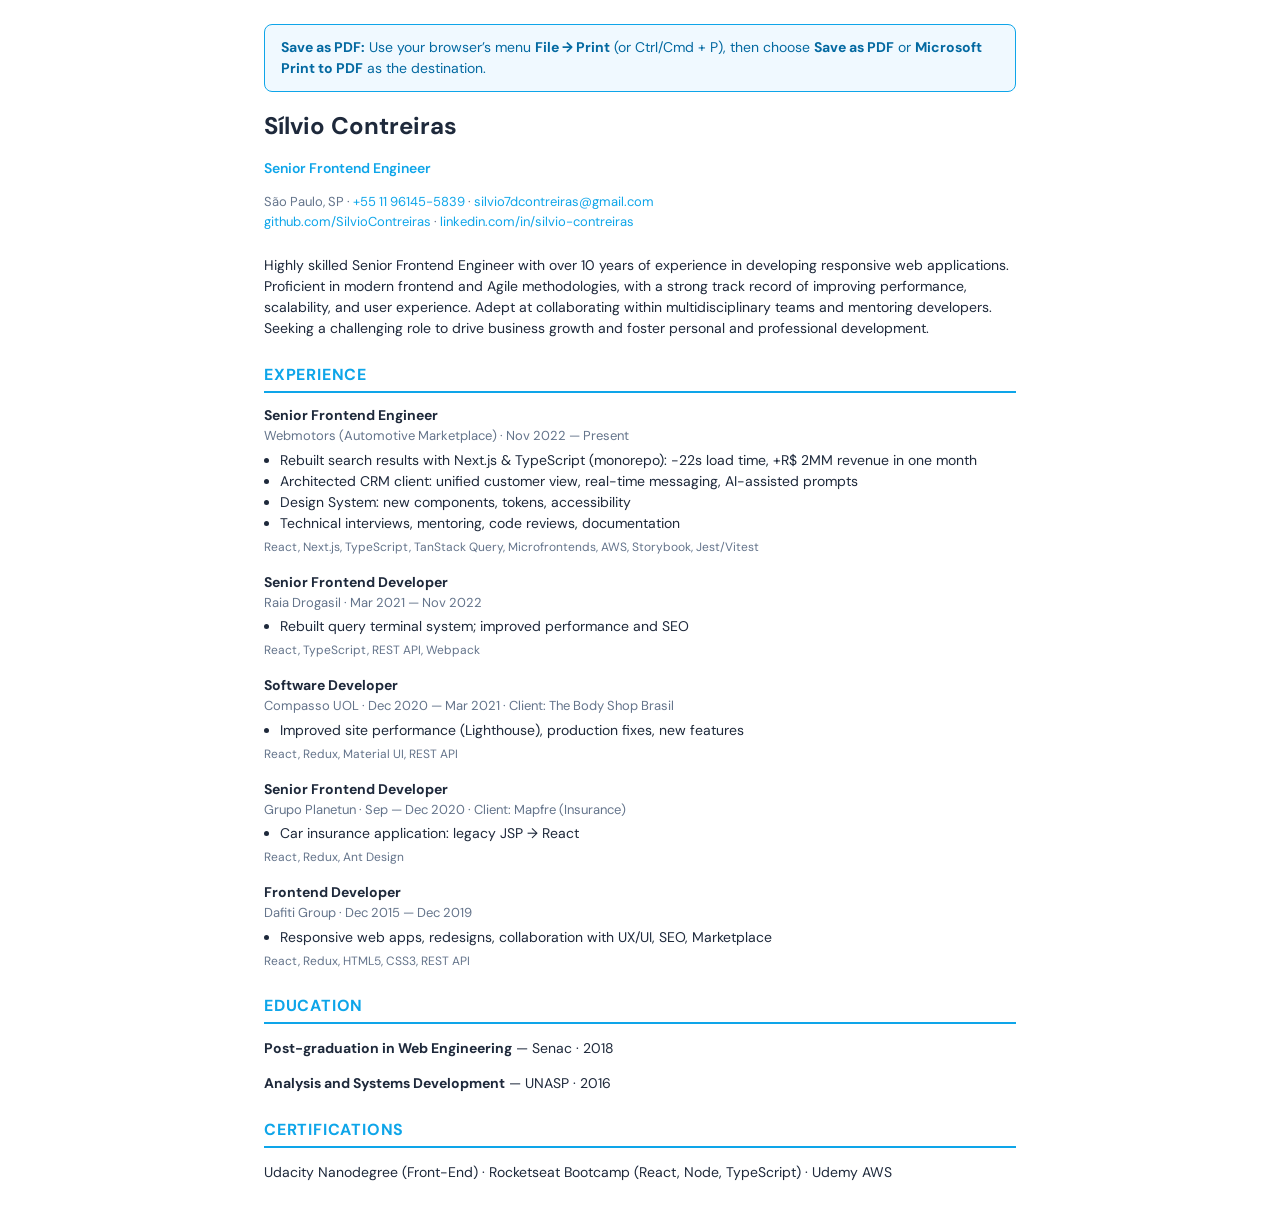
==== resume.html @ 695be2e6 "chore: improved layout and added download resume" ====
<!DOCTYPE html>
<html lang="en">
<head>
<meta charset="UTF-8">
<meta name="viewport" content="width=device-width, initial-scale=1.0">
<title>Sílvio Contreiras — Resume</title>
<link rel="preconnect" href="https://fonts.googleapis.com">
<link rel="preconnect" href="https://fonts.gstatic.com" crossorigin>
<link href="https://fonts.googleapis.com/css2?family=DM+Sans:wght@400;500;600;700&display=swap" rel="stylesheet">
<style>
  * { box-sizing: border-box; }
  body { font-family: 'DM Sans', system-ui, sans-serif; color: #1e293b; line-height: 1.5; max-width: 800px; margin: 0 auto; padding: 24px; font-size: 14px; }
  .no-print { margin-bottom: 16px; padding: 12px 16px; background: #f0f9ff; border: 1px solid #0ea5e9; border-radius: 8px; color: #0369a1; }
  @media print { .no-print { display: none !important; } body { padding: 16px; } }
  h1 { font-size: 24px; margin: 0 0 4px; }
  .title { color: #0ea5e9; font-weight: 600; margin-bottom: 8px; }
  .contact { font-size: 13px; color: #64748b; margin-bottom: 24px; }
  .contact a { color: #0ea5e9; text-decoration: none; }
  h2 { font-size: 16px; text-transform: uppercase; letter-spacing: 0.05em; color: #0ea5e9; border-bottom: 2px solid #0ea5e9; padding-bottom: 4px; margin: 24px 0 12px; }
  .job { margin-bottom: 16px; }
  .job-title { font-weight: 700; }
  .job-meta { color: #64748b; font-size: 13px; margin-bottom: 4px; }
  ul { margin: 4px 0 0 16px; padding: 0; }
  .tech { font-size: 12px; color: #64748b; margin-top: 4px; }
</style>
</head>
<body>

<div class="no-print">
  <strong>Save as PDF:</strong> Use your browser’s menu <strong>File → Print</strong> (or Ctrl/Cmd + P), then choose <strong>Save as PDF</strong> or <strong>Microsoft Print to PDF</strong> as the destination.
</div>

<h1>Sílvio Contreiras</h1>
<p class="title">Senior Frontend Engineer</p>
<p class="contact">
  São Paulo, SP · <a href="tel:+5511961455839">+55 11 96145-5839</a> · <a href="mailto:silvio7dcontreiras@gmail.com">silvio7dcontreiras@gmail.com</a><br>
  <a href="https://github.com/SilvioContreiras">github.com/SilvioContreiras</a> · <a href="https://www.linkedin.com/in/silvio-contreiras/">linkedin.com/in/silvio-contreiras</a>
</p>

<p>Highly skilled Senior Frontend Engineer with over 10 years of experience in developing responsive web applications. Proficient in modern frontend and Agile methodologies, with a strong track record of improving performance, scalability, and user experience. Adept at collaborating within multidisciplinary teams and mentoring developers. Seeking a challenging role to drive business growth and foster personal and professional development.</p>

<h2>Experience</h2>

<div class="job">
  <div class="job-title">Senior Frontend Engineer</div>
  <div class="job-meta">Webmotors (Automotive Marketplace) · Nov 2022 — Present</div>
  <ul>
    <li>Rebuilt search results with Next.js & TypeScript (monorepo): -22s load time, +R$ 2MM revenue in one month</li>
    <li>Architected CRM client: unified customer view, real-time messaging, AI-assisted prompts</li>
    <li>Design System: new components, tokens, accessibility</li>
    <li>Technical interviews, mentoring, code reviews, documentation</li>
  </ul>
  <div class="tech">React, Next.js, TypeScript, TanStack Query, Microfrontends, AWS, Storybook, Jest/Vitest</div>
</div>

<div class="job">
  <div class="job-title">Senior Frontend Developer</div>
  <div class="job-meta">Raia Drogasil · Mar 2021 — Nov 2022</div>
  <ul>
    <li>Rebuilt query terminal system; improved performance and SEO</li>
  </ul>
  <div class="tech">React, TypeScript, REST API, Webpack</div>
</div>

<div class="job">
  <div class="job-title">Software Developer</div>
  <div class="job-meta">Compasso UOL · Dec 2020 — Mar 2021 · Client: The Body Shop Brasil</div>
  <ul>
    <li>Improved site performance (Lighthouse), production fixes, new features</li>
  </ul>
  <div class="tech">React, Redux, Material UI, REST API</div>
</div>

<div class="job">
  <div class="job-title">Senior Frontend Developer</div>
  <div class="job-meta">Grupo Planetun · Sep — Dec 2020 · Client: Mapfre (Insurance)</div>
  <ul>
    <li>Car insurance application: legacy JSP → React</li>
  </ul>
  <div class="tech">React, Redux, Ant Design</div>
</div>

<div class="job">
  <div class="job-title">Frontend Developer</div>
  <div class="job-meta">Dafiti Group · Dec 2015 — Dec 2019</div>
  <ul>
    <li>Responsive web apps, redesigns, collaboration with UX/UI, SEO, Marketplace</li>
  </ul>
  <div class="tech">React, Redux, HTML5, CSS3, REST API</div>
</div>

<h2>Education</h2>
<p><strong>Post-graduation in Web Engineering</strong> — Senac · 2018</p>
<p><strong>Analysis and Systems Development</strong> — UNASP · 2016</p>

<h2>Certifications</h2>
<p>Udacity Nanodegree (Front-End) · Rocketseat Bootcamp (React, Node, TypeScript) · Udemy AWS</p>

</body>
</html>
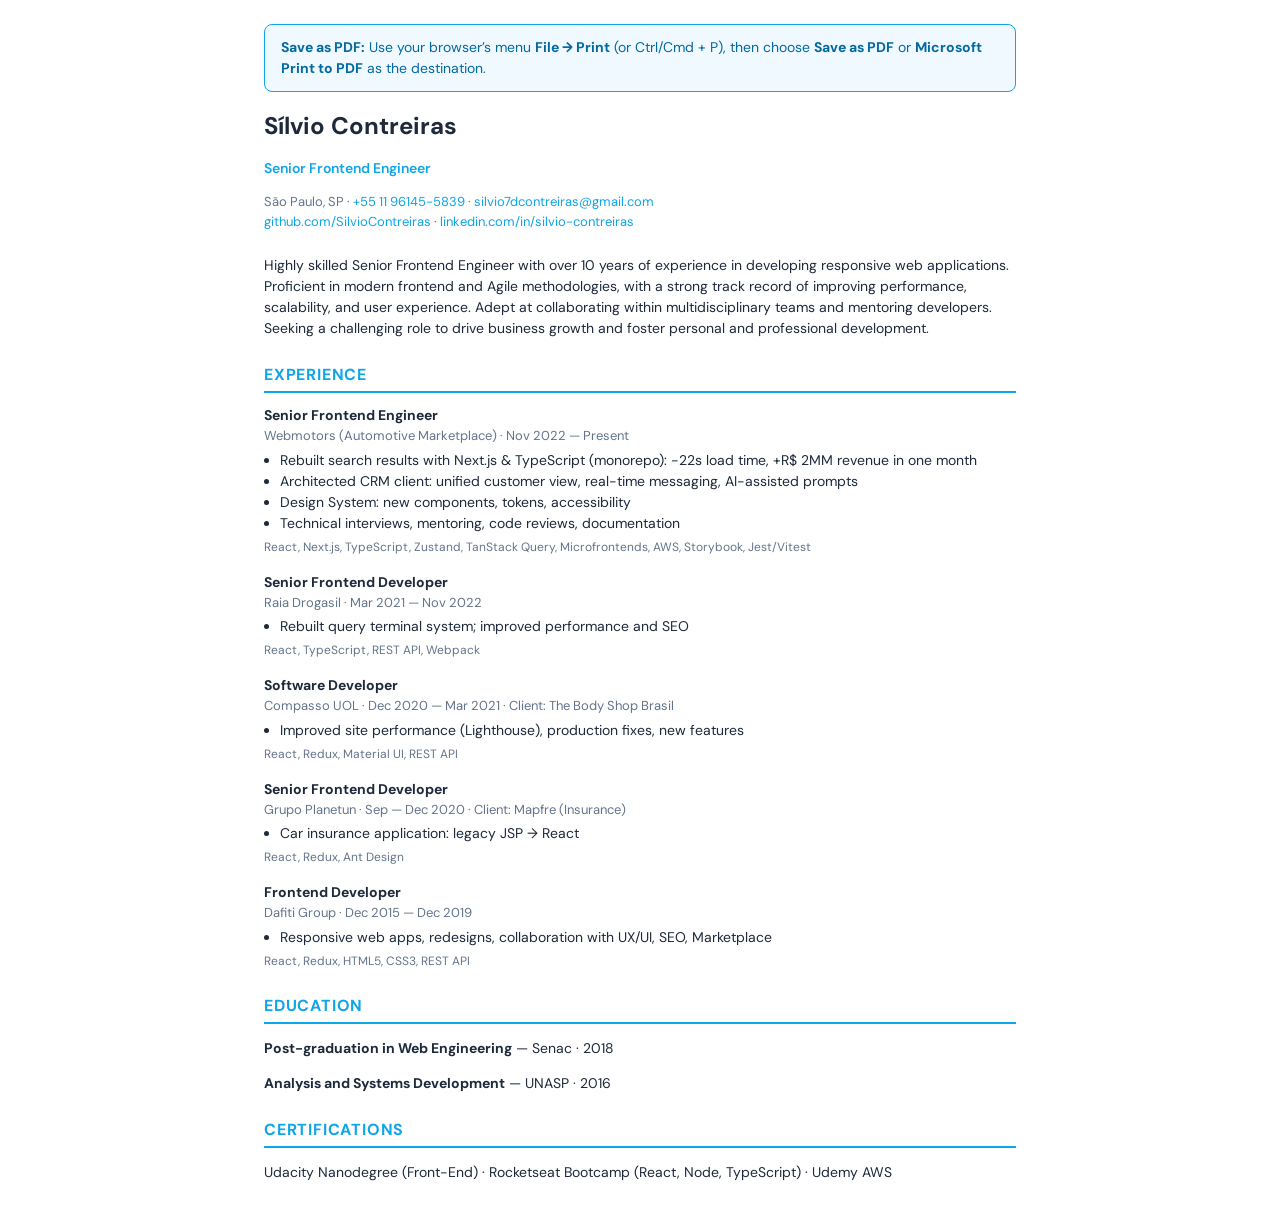
==== commit 6ddef96c: "chore: added more info" ====
--- a/resume.html
+++ b/resume.html
@@ -50,7 +50,7 @@
     <li>Design System: new components, tokens, accessibility</li>
     <li>Technical interviews, mentoring, code reviews, documentation</li>
   </ul>
-  <div class="tech">React, Next.js, TypeScript, TanStack Query, Microfrontends, AWS, Storybook, Jest/Vitest</div>
+  <div class="tech">React, Next.js, TypeScript, Zustand, TanStack Query, Microfrontends, AWS, Storybook, Jest/Vitest</div>
 </div>
 
 <div class="job">
